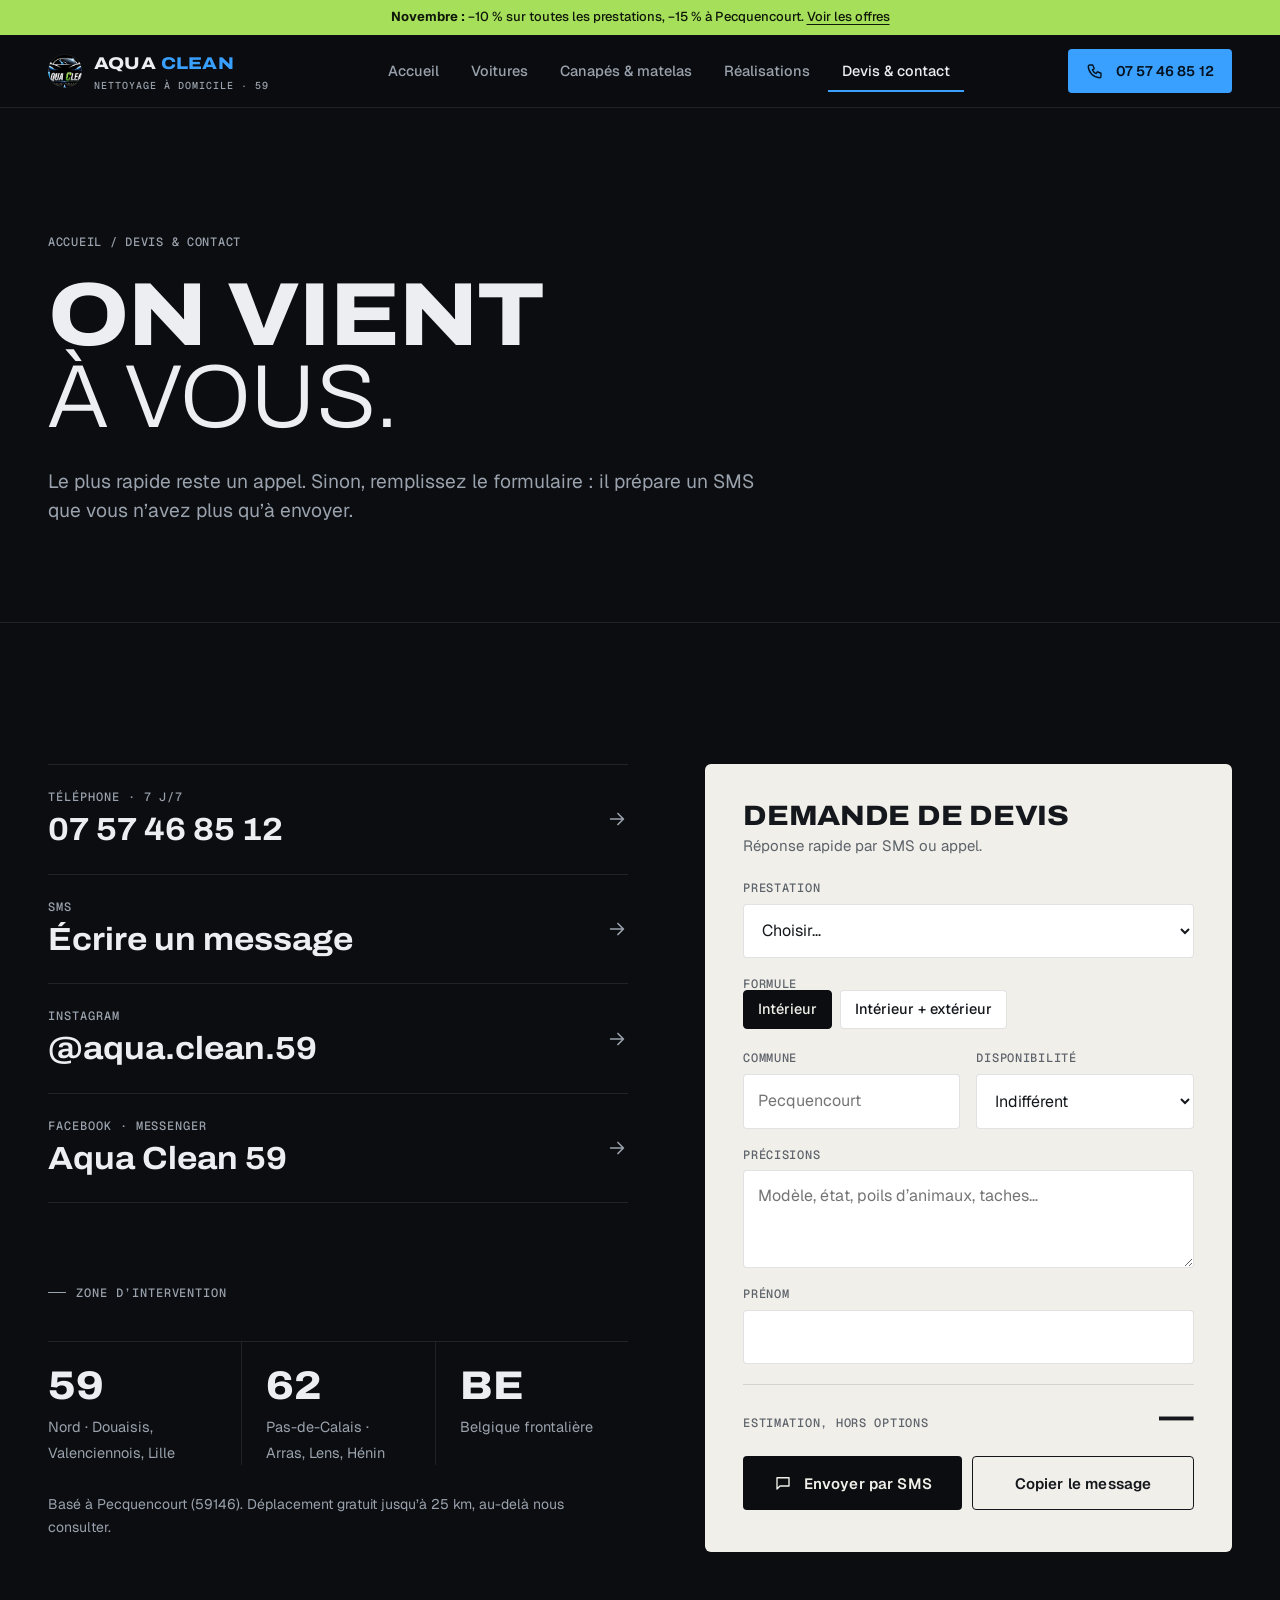
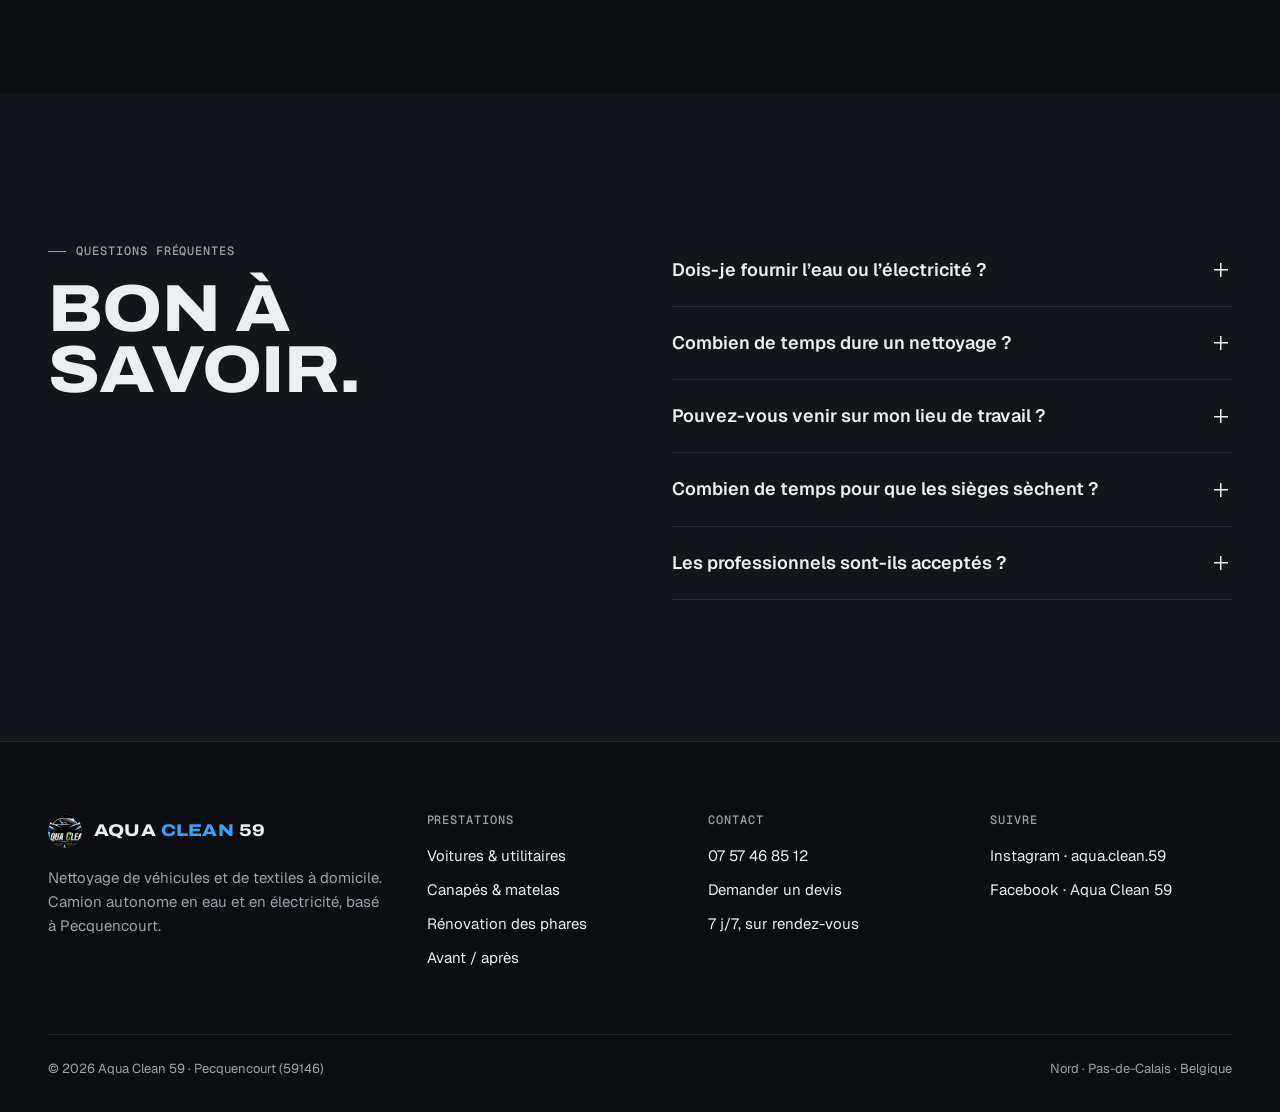
==== site/contact.html @ 9707858d "Site vitrine Aqua Clean 59 (5 pages) + déploiement GitHub Pages Co-Authored-By: Claude Opus 5.5 <nor" ====
<!doctype html>
<html lang="fr">
<head>
<meta charset="utf-8">
<meta name="viewport" content="width=device-width, initial-scale=1, viewport-fit=cover">
<title>Devis et contact · Aqua Clean 59, nettoyage à domicile</title>
<meta name="description" content="Appelez le 07 57 46 85 12 ou demandez un devis par SMS. Nettoyage auto et textile à domicile, Nord, Pas-de-Calais et Belgique.">
<meta name="theme-color" content="#0b0d10">
<meta property="og:title" content="Devis et contact · Aqua Clean 59, nettoyage à domicile">
<meta property="og:description" content="Appelez le 07 57 46 85 12 ou demandez un devis par SMS. Nettoyage auto et textile à domicile, Nord, Pas-de-Calais et Belgique.">
<meta property="og:image" content="assets/video/poster.jpg">
<link rel="icon" href="assets/img/favicon.png">
<link rel="preconnect" href="https://fonts.googleapis.com">
<link rel="preconnect" href="https://fonts.gstatic.com" crossorigin>
<link href="https://fonts.googleapis.com/css2?family=Archivo:wdth,wght@62..125,300..900&family=Geist:wght@400;500;600;700&family=Geist+Mono:wght@500&display=swap" rel="stylesheet">
<link rel="stylesheet" href="assets/style.css">
</head>
<body>
<div class="promo-bar"><strong>Novembre :</strong> −10 % sur toutes les prestations, −15 % à Pecquencourt. <a href="voitures.html#offres">Voir les offres</a></div>
<header class="site-header">
  <nav class="nav wrap" aria-label="Navigation principale">
    <a class="brand" href="index.html" aria-label="Aqua Clean 59, accueil">
      <span class="brand-mark" aria-hidden="true"></span>
      <span><span class="brand-name">Aqua <span>Clean</span></span><span class="brand-sub">Nettoyage à domicile · 59</span></span>
    </a>
    <ul class="nav-links"><li><a href="index.html">Accueil</a></li><li><a href="voitures.html">Voitures</a></li><li><a href="textiles.html">Canapés & matelas</a></li><li><a href="realisations.html">Réalisations</a></li><li><a href="contact.html" aria-current="page">Devis & contact</a></li></ul>
    <a class="btn btn-primary nav-cta" href="tel:+33757468512"><svg viewBox="0 0 24 24" fill="none" stroke="currentColor" stroke-width="1.8" stroke-linecap="round" stroke-linejoin="round" aria-hidden="true"><path d="M5 4h4l2 5-2.5 1.5a11 11 0 0 0 5 5L15 13l5 2v4a2 2 0 0 1-2 2A16 16 0 0 1 3 6a2 2 0 0 1 2-2"/></svg>07 57 46 85 12</a>
    <button class="nav-toggle" aria-label="Menu" aria-expanded="false"><span></span><span></span><span></span></button>
  </nav>
</header>
<main>

<section class="page-hero">
  <div class="wrap">
    <div class="crumbs"><a href="index.html">Accueil</a> / Devis &amp; contact</div>
    <h1 class="display h1">On vient<br><span class="thin">à vous.</span></h1>
    <p class="lead">Le plus rapide reste un appel. Sinon, remplissez le formulaire&nbsp;: il prépare un SMS que vous n’avez plus qu’à envoyer.</p>
  </div>
</section>

<section class="section">
  <div class="wrap contact-grid">
    <div class="reveal">
      <a class="channel" href="tel:+33757468512"><span><small>Téléphone · 7 j/7</small><b>07 57 46 85 12</b></span><svg viewBox="0 0 24 24" fill="none" stroke="currentColor" stroke-width="1.8" stroke-linecap="round" stroke-linejoin="round" aria-hidden="true"><path d="M5 12h14M13 6l6 6-6 6"/></svg></a>
      <a class="channel" href="sms:+33757468512"><span><small>SMS</small><b>Écrire un message</b></span><svg viewBox="0 0 24 24" fill="none" stroke="currentColor" stroke-width="1.8" stroke-linecap="round" stroke-linejoin="round" aria-hidden="true"><path d="M5 12h14M13 6l6 6-6 6"/></svg></a>
      <a class="channel" href="https://www.instagram.com/aqua.clean.59/" target="_blank" rel="noopener"><span><small>Instagram</small><b>@aqua.clean.59</b></span><svg viewBox="0 0 24 24" fill="none" stroke="currentColor" stroke-width="1.8" stroke-linecap="round" stroke-linejoin="round" aria-hidden="true"><path d="M5 12h14M13 6l6 6-6 6"/></svg></a>
      <a class="channel" href="https://www.facebook.com/search/top?q=Aqua%20Clean%2059" target="_blank" rel="noopener"><span><small>Facebook · Messenger</small><b>Aqua Clean 59</b></span><svg viewBox="0 0 24 24" fill="none" stroke="currentColor" stroke-width="1.8" stroke-linecap="round" stroke-linejoin="round" aria-hidden="true"><path d="M5 12h14M13 6l6 6-6 6"/></svg></a>

      <div class="mt-l">
        <span class="label">Zone d’intervention</span>
        <div class="zone mt-m">
          <div><b>59</b><span>Nord · Douaisis, Valenciennois, Lille</span></div>
          <div><b>62</b><span>Pas-de-Calais · Arras, Lens, Hénin</span></div>
          <div><b>BE</b><span>Belgique frontalière</span></div>
        </div>
        <p class="note">Basé à Pecquencourt (59146). Déplacement gratuit jusqu’à 25&nbsp;km, au-delà nous consulter.</p>
      </div>
    </div>

    <form class="form reveal" data-quote novalidate>
      <div>
        <h2 class="display h3">Demande de devis</h2>
        <p class="mt-s">Réponse rapide par SMS ou appel.</p>
      </div>
      <div class="field">
        <label for="service">Prestation</label>
        <select id="service" name="service" required>
          <option value="" disabled selected>Choisir…</option><option>Voiture — petite</option><option>Voiture — moyenne</option><option>Voiture — grande</option><option>Utilitaire</option><option>Canapé 2/3 places</option><option>Canapé 4/5 places</option><option>Matelas 2 places</option><option>Rénovation des phares</option><option>Autre</option>
        </select>
      </div>
      <fieldset class="field" data-formula hidden>
        <legend>Formule</legend>
        <div class="chips">
          <label><input type="radio" name="formula" value="Intérieur" checked><span>Intérieur</span></label>
          <label><input type="radio" name="formula" value="Intérieur + extérieur"><span>Intérieur + extérieur</span></label>
        </div>
      </fieldset>
      <div class="field-row">
        <div class="field"><label for="city">Commune</label><input id="city" name="city" autocomplete="address-level2" placeholder="Pecquencourt" required></div>
        <div class="field"><label for="when">Disponibilité</label>
          <select id="when" name="when"><option value="">Indifférent</option><option>En semaine</option><option>Le week-end</option><option>Au plus vite</option></select>
        </div>
      </div>
      <div class="field"><label for="details">Précisions</label><textarea id="details" name="details" placeholder="Modèle, état, poils d’animaux, taches…"></textarea></div>
      <div class="field"><label for="name">Prénom</label><input id="name" name="name" autocomplete="given-name"></div>
      <div class="estimate"><small>Estimation, hors options</small><strong data-estimate>—</strong></div>
      <div class="form-actions">
        <button class="btn btn-dark" type="submit"><svg viewBox="0 0 24 24" fill="none" stroke="currentColor" stroke-width="1.8" stroke-linecap="round" stroke-linejoin="round" aria-hidden="true"><path d="M4 5h16v11H8l-4 4z"/></svg>Envoyer par SMS</button>
        <button class="btn btn-outline-ink" type="button" data-copy>Copier le message</button>
      </div>
    </form>
  </div>
</section>

<section class="section ink-2">
  <div class="wrap two-col">
    <div class="reveal"><span class="label">Questions fréquentes</span><h2 class="display h2 mt-s">Bon à savoir.</h2></div>
    <div class="faq reveal">
      <details><summary>Dois-je fournir l’eau ou l’électricité&nbsp;?</summary><p>Non. Le camion est 100&nbsp;% autonome&nbsp;: réserve d’eau et groupe électrogène à bord. Il suffit d’un emplacement pour se garer à côté du véhicule.</p></details>
      <details><summary>Combien de temps dure un nettoyage&nbsp;?</summary><p>Comptez en général entre 2 et 4 heures selon le gabarit, la formule et l’état du véhicule.</p></details>
      <details><summary>Pouvez-vous venir sur mon lieu de travail&nbsp;?</summary><p>Oui, tant qu’on peut accéder au véhicule et stationner le camion à proximité (parking d’entreprise, cour, rue…).</p></details>
      <details><summary>Combien de temps pour que les sièges sèchent&nbsp;?</summary><p>Quelques heures selon la météo et la ventilation. Laissez les vitres entrouvertes si possible.</p></details>
      <details><summary>Les professionnels sont-ils acceptés&nbsp;?</summary><p>Oui&nbsp;: flottes, utilitaires, fins de chantier. Pour les poids lourds, camping-cars et engins agricoles, on établit un devis.</p></details>
    </div>
  </div>
</section>

</main>
<footer class="site-footer">
  <div class="wrap">
    <div class="footer-grid">
      <div class="footer-brand">
        <a class="brand" href="index.html"><span class="brand-mark" aria-hidden="true"></span><span class="brand-name">Aqua <span>Clean</span> 59</span></a>
        <p>Nettoyage de véhicules et de textiles à domicile. Camion autonome en eau et en électricité, basé à Pecquencourt.</p>
      </div>
      <div><h4>Prestations</h4><ul>
        <li><a href="voitures.html">Voitures &amp; utilitaires</a></li>
        <li><a href="textiles.html">Canapés &amp; matelas</a></li>
        <li><a href="voitures.html#options">Rénovation des phares</a></li>
        <li><a href="realisations.html">Avant / après</a></li>
      </ul></div>
      <div><h4>Contact</h4><ul>
        <li><a href="tel:+33757468512">07 57 46 85 12</a></li>
        <li><a href="contact.html">Demander un devis</a></li>
        <li>7 j/7, sur rendez-vous</li>
      </ul></div>
      <div><h4>Suivre</h4><ul>
        <li><a href="https://www.instagram.com/aqua.clean.59/" target="_blank" rel="noopener">Instagram · aqua.clean.59</a></li>
        <li><a href="https://www.facebook.com/search/top?q=Aqua%20Clean%2059" target="_blank" rel="noopener">Facebook · Aqua Clean 59</a></li>
      </ul></div>
    </div>
    <div class="footer-legal"><span>© <span data-year>2026</span> Aqua Clean 59 · Pecquencourt (59146)</span><span>Nord · Pas-de-Calais · Belgique</span></div>
  </div>
</footer>
<div class="callbar">
  <a class="btn btn-primary" href="tel:+33757468512"><svg viewBox="0 0 24 24" fill="none" stroke="currentColor" stroke-width="1.8" stroke-linecap="round" stroke-linejoin="round" aria-hidden="true"><path d="M5 4h4l2 5-2.5 1.5a11 11 0 0 0 5 5L15 13l5 2v4a2 2 0 0 1-2 2A16 16 0 0 1 3 6a2 2 0 0 1 2-2"/></svg>Appeler</a>
  <a class="btn btn-ghost" href="contact.html"><svg viewBox="0 0 24 24" fill="none" stroke="currentColor" stroke-width="1.8" stroke-linecap="round" stroke-linejoin="round" aria-hidden="true"><path d="M4 5h16v11H8l-4 4z"/></svg>Devis</a>
</div>
<script src="assets/main.js" defer></script>
</body>
</html>
---- site/assets/style.css ----
/* ==========================================================
   Aqua Clean 59 — feuille de style
   Direction : atelier mobile, éditorial, sombre + papier.
   ========================================================== */

:root {
  --ink: #0b0d10;
  --ink-2: #12161b;
  --ink-3: #1a1f26;
  --paper: #f1efe9;
  --paper-2: #e7e4dc;
  --text: #eceef1;
  --text-dim: #9aa2ad;
  --text-ink: #14171b;
  --text-ink-dim: #5d636b;
  --line: rgba(255, 255, 255, 0.09);
  --line-ink: rgba(20, 23, 27, 0.12);
  --aqua: #3aa0ff;
  --aqua-deep: #1673d6;
  --lime: #a6e05a;

  --f-display: "Archivo", system-ui, sans-serif;
  --f-body: "Geist", system-ui, sans-serif;
  --f-mono: "Geist Mono", ui-monospace, monospace;

  --wrap: 1240px;
  --gut: clamp(20px, 4vw, 48px);
  --radius: 4px;
  --ease: cubic-bezier(0.2, 0.7, 0.1, 1);
}

*, *::before, *::after { box-sizing: border-box; }
html { -webkit-text-size-adjust: 100%; scroll-behavior: smooth; }
[id] { scroll-margin-top: 96px; }
body {
  margin: 0;
  background: var(--ink);
  color: var(--text);
  font: 400 16px/1.6 var(--f-body);
  -webkit-font-smoothing: antialiased;
  text-rendering: optimizeLegibility;
}
img, video { display: block; max-width: 100%; }
a { color: inherit; text-decoration: none; }
button { font: inherit; color: inherit; background: none; border: 0; cursor: pointer; }
::selection { background: var(--aqua); color: var(--ink); }
:focus-visible { outline: 2px solid var(--aqua); outline-offset: 3px; }

.wrap { width: min(100% - 2 * var(--gut), var(--wrap)); margin-inline: auto; }

/* ---------- typographie ---------- */
.display {
  font-family: var(--f-display);
  font-weight: 800;
  font-stretch: 112%;
  text-transform: uppercase;
  letter-spacing: -0.01em;
  line-height: 0.92;
  margin: 0;
}
.h1 { font-size: clamp(42px, 7vw, 108px); }
.h2 { font-size: clamp(34px, 5.2vw, 72px); }
.h3 { font-size: clamp(22px, 2.2vw, 28px); line-height: 1; }
.thin { font-weight: 300; font-stretch: 100%; }
.aqua { color: var(--aqua); }

.label {
  font: 500 12px/1 var(--f-mono);
  letter-spacing: 0.08em;
  text-transform: uppercase;
  color: var(--text-dim);
  display: inline-flex;
  align-items: center;
  gap: 10px;
}
.label::before {
  content: "";
  width: 18px; height: 1px;
  background: currentColor;
}
.lead { font-size: clamp(17px, 1.5vw, 20px); line-height: 1.55; color: var(--text-dim); max-width: 56ch; }
.paper .lead, .paper .label { color: var(--text-ink-dim); }

/* ---------- boutons ---------- */
.btn {
  display: inline-flex; align-items: center; gap: 12px;
  height: 54px; padding: 0 26px;
  border-radius: var(--radius);
  font: 600 15px/1 var(--f-body);
  letter-spacing: 0.01em;
  transition: background .25s var(--ease), color .25s var(--ease), border-color .25s var(--ease), transform .25s var(--ease);
  white-space: nowrap;
}
.btn svg { width: 18px; height: 18px; flex: none; }
.btn-primary { background: var(--aqua); color: #04121f; }
.btn-primary:hover { background: #fff; }
.btn-ghost { border: 1px solid rgba(255,255,255,.28); color: var(--text); }
.btn-ghost:hover { border-color: #fff; background: rgba(255,255,255,.06); }
.btn-dark { background: var(--ink); color: var(--paper); }
.btn-dark:hover { background: var(--aqua-deep); }
.arrow-link {
  display: inline-flex; align-items: center; gap: 10px;
  font-weight: 600; font-size: 15px;
  border-bottom: 1px solid currentColor; padding-bottom: 4px;
}
.arrow-link svg { width: 16px; height: 16px; transition: transform .25s var(--ease); }
.arrow-link:hover svg { transform: translateX(4px); }

/* ---------- promo ---------- */
.promo-bar {
  background: var(--lime);
  color: #10180a;
  font: 500 13px/1.3 var(--f-body);
  text-align: center;
  padding: 9px var(--gut);
}
.promo-bar strong { font-weight: 700; }
.promo-bar a { text-decoration: underline; text-underline-offset: 3px; }

/* ---------- header ---------- */
.site-header {
  position: sticky; top: 0; z-index: 50;
  background: rgba(11, 13, 16, 0.78);
  backdrop-filter: blur(14px) saturate(1.4);
  -webkit-backdrop-filter: blur(14px) saturate(1.4);
  border-bottom: 1px solid var(--line);
}
.nav { display: flex; align-items: center; justify-content: space-between; height: 72px; gap: 24px; }
.brand { display: flex; align-items: center; gap: 12px; }
.brand-mark {
  width: 34px; height: 34px; border-radius: 50%;
  background: #000 url("img/logo.webp") center / 150% no-repeat;
  border: 1px solid var(--line);
}
.brand-name { font: 800 17px/1 var(--f-display); font-stretch: 118%; text-transform: uppercase; letter-spacing: .01em; }
.brand-name span { color: var(--aqua); }
.brand-sub { display: block; white-space: nowrap; font: 500 10px/1 var(--f-mono); letter-spacing: .1em; color: var(--text-dim); margin-top: 5px; text-transform: uppercase; }

.nav-links { display: flex; gap: 4px; list-style: none; margin: 0; padding: 0; }
.nav-links a {
  display: block; padding: 10px 14px; font-size: 14.5px; font-weight: 500; color: var(--text-dim);
  border-radius: var(--radius); transition: color .2s; white-space: nowrap;
}
.nav-links a:hover, .nav-links a[aria-current="page"] { color: var(--text); }
.nav-links a[aria-current="page"] { box-shadow: inset 0 -2px 0 var(--aqua); border-radius: 0; }
.nav-cta { height: 44px; padding: 0 18px; font-size: 14px; }
.nav-toggle { display: none; width: 44px; height: 44px; position: relative; }
.nav-toggle span { position: absolute; left: 11px; right: 11px; height: 1.5px; background: var(--text); transition: transform .3s var(--ease), opacity .2s; }
.nav-toggle span:nth-child(1) { top: 16px; }
.nav-toggle span:nth-child(2) { top: 22px; }
.nav-toggle span:nth-child(3) { top: 28px; }
.nav-open .nav-toggle span:nth-child(1) { transform: translateY(6px) rotate(45deg); }
.nav-open .nav-toggle span:nth-child(2) { opacity: 0; }
.nav-open .nav-toggle span:nth-child(3) { transform: translateY(-6px) rotate(-45deg); }

@media (max-width: 1100px) {
  .nav-toggle { display: block; }
  .nav-cta { display: none; }
  .nav-links {
    position: fixed; top: 72px; left: 0; right: 0; height: calc(100dvh - 72px); overflow-y: auto;
    flex-direction: column; gap: 0;
    background: var(--ink);
    padding: 8px var(--gut) 24px;
    transform: translateY(-8px); opacity: 0; pointer-events: none;
    transition: opacity .25s var(--ease), transform .25s var(--ease);
  }
  html.nav-open { overflow: hidden; }
  .nav-open .nav-links { opacity: 1; transform: none; pointer-events: auto; }
  .nav-links a { padding: 16px 0; font-size: 22px; font-family: var(--f-display); font-weight: 700; font-stretch: 110%; text-transform: uppercase; color: var(--text); border-bottom: 1px solid var(--line); }
  .nav-links a[aria-current="page"] { box-shadow: none; color: var(--aqua); }
}

/* ---------- sections ---------- */
.section { padding: clamp(80px, 11vw, 150px) 0; position: relative; }
.section-tight { padding: clamp(56px, 7vw, 96px) 0; }
.paper { background: var(--paper); color: var(--text-ink); }
.paper .line-top { border-top-color: var(--line-ink); }
.ink-2 { background: var(--ink-2); }
.section-head { display: grid; grid-template-columns: 1fr auto; align-items: end; gap: 32px; margin-bottom: clamp(40px, 6vw, 72px); }
.section-head .label { margin-bottom: 22px; }
@media (max-width: 760px) { .section-head { grid-template-columns: 1fr; } }

/* ---------- hero ---------- */
.hero {
  position: relative; min-height: min(92svh, 920px);
  display: flex; align-items: flex-end;
  overflow: hidden; isolation: isolate;
  padding: 140px 0 clamp(40px, 6vw, 72px);
}
.hero-media { position: absolute; inset: 0; z-index: -2; }
.hero-media video, .hero-media img { width: 100%; height: 100%; object-fit: cover; }
.hero::after {
  content: ""; position: absolute; inset: 0; z-index: -1;
  background:
    linear-gradient(180deg, rgba(11,13,16,.55) 0%, rgba(11,13,16,.15) 35%, rgba(11,13,16,.85) 78%, var(--ink) 100%),
    linear-gradient(90deg, rgba(11,13,16,.75) 0%, rgba(11,13,16,0) 65%);
}
.hero .label { color: rgba(255,255,255,.8); margin-bottom: 28px; }
.hero h1 { max-width: 15ch; }
.hero-bottom { display: grid; grid-template-columns: 1fr auto; align-items: end; gap: 40px; margin-top: 40px; }
.hero-bottom .lead { color: rgba(236,238,241,.82); }
.hero-actions { display: flex; flex-wrap: wrap; gap: 12px; }
@media (max-width: 860px) { .hero-bottom { grid-template-columns: 1fr; } }

.facts {
  display: grid; grid-template-columns: repeat(4, 1fr);
  border-top: 1px solid var(--line);
  margin-top: clamp(48px, 7vw, 80px);
}
.fact { padding: 22px 24px 4px 0; }
.fact + .fact { padding-left: 24px; border-left: 1px solid var(--line); }
.fact b { display: block; font: 700 22px/1.1 var(--f-display); font-stretch: 110%; text-transform: uppercase; }
.fact span { font-size: 14px; color: var(--text-dim); }
@media (max-width: 860px) {
  .facts { grid-template-columns: 1fr 1fr; }
  .fact:nth-child(3) { padding-left: 0; border-left: 0; }
  .fact:nth-child(n+3) { border-top: 1px solid var(--line); }
}

/* page hero (sous-pages) */
.page-hero { padding: clamp(72px, 10vw, 140px) 0 clamp(48px, 6vw, 80px); border-bottom: 1px solid var(--line); }
.page-hero .label { margin-bottom: 26px; }
.page-hero .lead { margin-top: 28px; }
.crumbs { font: 500 12px/1 var(--f-mono); letter-spacing: .06em; text-transform: uppercase; color: var(--text-dim); margin-bottom: 26px; }
.crumbs a:hover { color: var(--text); }

/* ---------- services (accueil) ---------- */
.services { display: grid; grid-template-columns: repeat(3, 1fr); gap: 1px; background: var(--line-ink); border: 1px solid var(--line-ink); }
.service { background: var(--paper); display: flex; flex-direction: column; }
.service-img { aspect-ratio: 4 / 3; overflow: hidden; background: var(--paper-2); }
.service-img img { width: 100%; height: 100%; object-fit: cover; transition: transform .8s var(--ease); }
.service:hover .service-img img { transform: scale(1.04); }
.service-body { padding: 28px 28px 32px; display: flex; flex-direction: column; gap: 14px; flex: 1; }
.service-num { font: 500 12px/1 var(--f-mono); color: var(--text-ink-dim); }
.service p { margin: 0; color: var(--text-ink-dim); font-size: 15.5px; }
.service .from { margin-top: auto; padding-top: 18px; display: flex; justify-content: space-between; align-items: baseline; border-top: 1px solid var(--line-ink); }
.from small { font: 500 12px/1 var(--f-mono); text-transform: uppercase; letter-spacing: .06em; color: var(--text-ink-dim); }
.from strong { font: 800 30px/1 var(--f-display); font-stretch: 110%; }
@media (max-width: 900px) { .services { grid-template-columns: 1fr; } .service { display: grid; grid-template-columns: 40% 1fr; } .service-img { aspect-ratio: auto; } }
@media (max-width: 560px) { .service { display: flex; } .service-img { aspect-ratio: 16/10; } }

/* ---------- avant / après ---------- */
.ba {
  position: relative; overflow: hidden; border-radius: var(--radius);
  aspect-ratio: 4 / 5; user-select: none; touch-action: pan-y;
  background: var(--ink-3); cursor: ew-resize;
  --pos: 50%;
}
.ba img { position: absolute; inset: 0; width: 100%; height: 100%; object-fit: cover; pointer-events: none; }
.ba .ba-before { clip-path: inset(0 calc(100% - var(--pos)) 0 0); }
.ba-handle {
  position: absolute; top: 0; bottom: 0; left: var(--pos); width: 2px; margin-left: -1px;
  background: #fff; pointer-events: none;
}
.ba-handle::after {
  content: ""; position: absolute; top: 50%; left: 50%;
  width: 46px; height: 46px; transform: translate(-50%, -50%);
  border-radius: 50%; background: #fff;
  background-image: url("data:image/svg+xml,%3Csvg xmlns='http://www.w3.org/2000/svg' viewBox='0 0 24 24' fill='none' stroke='%230b0d10' stroke-width='2'%3E%3Cpath d='M9 6l-6 6 6 6M15 6l6 6-6 6'/%3E%3C/svg%3E");
  background-size: 22px; background-position: center; background-repeat: no-repeat;
  box-shadow: 0 6px 24px rgba(0,0,0,.35);
}
.ba-tag {
  position: absolute; top: 16px; padding: 7px 10px;
  font: 600 11px/1 var(--f-mono); letter-spacing: .08em; text-transform: uppercase;
  background: rgba(11,13,16,.72); color: #fff; border-radius: 2px; pointer-events: none;
}
.ba-tag.l { left: 16px; }
.ba-tag.r { right: 16px; background: var(--aqua); color: #04121f; }
.ba input[type="range"] { position: absolute; inset: 0; width: 100%; height: 100%; opacity: 0; cursor: ew-resize; margin: 0; }

.split { display: grid; grid-template-columns: 1fr 1fr; gap: clamp(32px, 6vw, 96px); align-items: center; }
.split-media { max-width: 520px; width: 100%; justify-self: end; }
@media (max-width: 860px) { .split { grid-template-columns: 1fr; } .split-media { justify-self: stretch; max-width: none; } }

/* ---------- étapes ---------- */
.steps { display: grid; grid-template-columns: repeat(4, 1fr); counter-reset: s; }
.step { padding: 28px 28px 0 0; border-top: 1px solid var(--line); counter-increment: s; }
.step + .step { padding-left: 28px; border-left: 1px solid var(--line); }
.step::before { content: "0" counter(s); display: block; font: 500 12px/1 var(--f-mono); color: var(--aqua); margin-bottom: 40px; }
.step h3 { margin-bottom: 12px; }
.step p { margin: 0; color: var(--text-dim); font-size: 15px; }
@media (max-width: 900px) {
  .steps { grid-template-columns: 1fr 1fr; row-gap: 40px; }
  .step:nth-child(3) { padding-left: 0; border-left: 0; }
}
@media (max-width: 520px) {
  .steps { grid-template-columns: 1fr; row-gap: 0; }
  .step, .step + .step { padding: 24px 0 28px; border-left: 0; }
  .step::before { margin-bottom: 18px; }
}

/* ---------- avis ---------- */
.score { display: flex; align-items: baseline; gap: 18px; }
.score strong { font: 800 clamp(64px, 8vw, 104px)/0.85 var(--f-display); font-stretch: 112%; }
.score span { color: var(--text-ink-dim); font-size: 15px; max-width: 22ch; }
.reviews { display: grid; grid-template-columns: repeat(3, 1fr); gap: 1px; background: var(--line-ink); border: 1px solid var(--line-ink); }
.review { background: var(--paper); padding: 32px 30px; display: flex; flex-direction: column; gap: 22px; margin: 0; }
.review blockquote { margin: 0; font-size: 17px; line-height: 1.55; }
.review figcaption { margin-top: auto; display: flex; justify-content: space-between; align-items: center; font-size: 14px; }
.review figcaption b { font-weight: 600; }
.review figcaption small { font: 500 11px/1 var(--f-mono); text-transform: uppercase; letter-spacing: .06em; color: var(--text-ink-dim); }
.stars { display: inline-flex; gap: 2px; color: var(--aqua-deep); }
.stars svg { width: 14px; height: 14px; }
@media (max-width: 900px) { .reviews { grid-template-columns: 1fr; } }

/* ---------- bloc CTA ---------- */
.cta-band { position: relative; overflow: hidden; isolation: isolate; }
.cta-band::before {
  content: ""; position: absolute; inset: 0; z-index: -1;
  background: linear-gradient(90deg, var(--ink) 30%, rgba(11,13,16,.6)), url("img/atelier.webp") right center / cover no-repeat;
}
.cta-inner { display: grid; grid-template-columns: 1fr auto; align-items: end; gap: 40px; }
.phone-big {
  font: 800 clamp(40px, 7vw, 96px)/0.9 var(--f-display); font-stretch: 108%;
  letter-spacing: -0.01em; display: inline-block; margin-top: 28px;
  transition: color .2s;
}
.phone-big:hover { color: var(--aqua); }
@media (max-width: 860px) { .cta-inner { grid-template-columns: 1fr; } }

/* ---------- tarifs ---------- */
.seg {
  display: inline-grid; grid-auto-flow: column; gap: 4px; padding: 4px;
  border: 1px solid var(--line-ink); border-radius: 6px; background: var(--paper-2);
}
.seg button {
  padding: 12px 18px; border-radius: 4px; font-weight: 600; font-size: 14.5px; color: var(--text-ink-dim);
  transition: background .2s, color .2s;
}
.seg button[aria-selected="true"] { background: var(--ink); color: var(--paper); }
@media (max-width: 560px) { .seg { display: grid; grid-auto-flow: row; grid-template-columns: 1fr 1fr; width: 100%; } }

.price-table { width: 100%; border-collapse: collapse; }
.price-table th, .price-table td { text-align: left; padding: 22px 16px; border-bottom: 1px solid var(--line-ink); vertical-align: middle; }
.price-table thead th { font: 500 12px/1.3 var(--f-mono); letter-spacing: .06em; text-transform: uppercase; color: var(--text-ink-dim); padding-top: 0; }
.price-table thead th small { display: block; text-transform: none; letter-spacing: 0; font-family: var(--f-body); font-size: 13px; margin-top: 6px; }
.price-table tbody th { font: 700 18px/1.2 var(--f-display); font-stretch: 108%; text-transform: uppercase; padding-left: 0; }
.price-table tbody th small { display: block; font: 400 14px/1.4 var(--f-body); text-transform: none; color: var(--text-ink-dim); margin-top: 4px; }
.price-table td { font: 800 34px/1 var(--f-display); font-stretch: 108%; white-space: nowrap; }
.price-table td.hl { color: var(--aqua-deep); }
.price-table tr.is-active td.hl { background: rgba(58,160,255,.08); }

.price-cards { display: grid; grid-template-columns: repeat(3, 1fr); gap: 16px; }
.pcard {
  border: 1px solid var(--line-ink); border-radius: 6px; padding: 28px; background: #fff;
  display: flex; flex-direction: column; gap: 8px; transition: border-color .2s, transform .3s var(--ease);
}
.pcard:hover { border-color: var(--text-ink); }
.pcard .tag { font: 500 11px/1 var(--f-mono); letter-spacing: .08em; text-transform: uppercase; color: var(--text-ink-dim); }
.pcard h3 { margin: 6px 0 2px; }
.pcard p { margin: 0; color: var(--text-ink-dim); font-size: 14.5px; }
.pcard .rows { margin-top: 20px; border-top: 1px solid var(--line-ink); }
.pcard .row { display: flex; justify-content: space-between; align-items: baseline; padding: 14px 0; border-bottom: 1px solid var(--line-ink); font-size: 14.5px; }
.pcard .row strong { font: 800 26px/1 var(--f-display); font-stretch: 108%; }
.pcard.featured { background: var(--ink); color: var(--paper); border-color: var(--ink); }
.pcard.featured p, .pcard.featured .tag { color: #9aa2ad; }
.pcard.featured .rows, .pcard.featured .row { border-color: rgba(255,255,255,.12); }
@media (max-width: 900px) { .price-cards { grid-template-columns: 1fr; } }

.check-list { list-style: none; margin: 0; padding: 0; display: grid; gap: 0; }
.check-list li { display: grid; grid-template-columns: 22px 1fr; gap: 14px; padding: 14px 0; border-bottom: 1px solid var(--line); font-size: 15.5px; }
.paper .check-list li { border-color: var(--line-ink); }
.check-list li::before {
  content: ""; width: 18px; height: 18px; margin-top: 3px;
  background: var(--aqua);
  -webkit-mask: url("data:image/svg+xml,%3Csvg xmlns='http://www.w3.org/2000/svg' viewBox='0 0 24 24' fill='none' stroke='black' stroke-width='2.4'%3E%3Cpath d='M4 12.5l5 5L20 6.5'/%3E%3C/svg%3E") center / contain no-repeat;
          mask: url("data:image/svg+xml,%3Csvg xmlns='http://www.w3.org/2000/svg' viewBox='0 0 24 24' fill='none' stroke='black' stroke-width='2.4'%3E%3Cpath d='M4 12.5l5 5L20 6.5'/%3E%3C/svg%3E") center / contain no-repeat;
}
.paper .check-list li::before { background: var(--aqua-deep); }

.two-col { display: grid; grid-template-columns: 1fr 1fr; gap: clamp(32px, 5vw, 80px); }
@media (max-width: 860px) { .two-col { grid-template-columns: 1fr; } }

.extras { display: grid; grid-template-columns: 1fr 1fr; column-gap: clamp(32px, 5vw, 80px); }
.extra { display: flex; justify-content: space-between; align-items: baseline; gap: 20px; padding: 18px 0; border-bottom: 1px solid var(--line); }
.extra span { color: var(--text-dim); font-size: 15.5px; }
.extra b { font: 700 18px/1 var(--f-display); font-stretch: 108%; white-space: nowrap; color: var(--text); }
@media (max-width: 760px) { .extras { grid-template-columns: 1fr; } }

.note { font-size: 14px; color: var(--text-dim); margin-top: 28px; }
.paper .note { color: var(--text-ink-dim); }

.offer {
  display: grid; grid-template-columns: 170px 1fr auto; gap: 32px; align-items: center;
  padding: 32px; border: 1px solid var(--line); border-radius: 6px;
}
.offer-badge { font: 800 48px/1 var(--f-display); font-stretch: 110%; color: var(--lime); }
.offer h3 { margin-bottom: 6px; }
.offer p { margin: 0; color: var(--text-dim); }
@media (max-width: 760px) { .offer { grid-template-columns: 1fr; gap: 16px; } }

/* ---------- réalisations ---------- */
.gallery { display: grid; grid-template-columns: repeat(3, 1fr); gap: clamp(16px, 2vw, 28px); }
.gallery figure { margin: 0; }
.gallery figcaption { display: flex; justify-content: space-between; padding-top: 16px; font-size: 15px; }
.gallery figcaption small { font: 500 12px/1 var(--f-mono); text-transform: uppercase; letter-spacing: .06em; color: var(--text-dim); }
@media (max-width: 960px) { .gallery { grid-template-columns: 1fr 1fr; } }
@media (max-width: 620px) { .gallery { grid-template-columns: 1fr; } }

.video-frame { position: relative; border-radius: 6px; overflow: hidden; background: #000; aspect-ratio: 16 / 9; }
.video-frame video { width: 100%; height: 100%; object-fit: cover; }

.stills { display: grid; grid-template-columns: 2fr 1fr 1fr; gap: 12px; }
.stills img { width: 100%; height: 100%; object-fit: cover; border-radius: 4px; aspect-ratio: 4/5; }
.stills img:first-child { aspect-ratio: auto; }
@media (max-width: 760px) { .stills { grid-template-columns: 1fr 1fr; } .stills img:first-child { grid-column: 1 / -1; aspect-ratio: 16/9; } }

/* ---------- contact ---------- */
.contact-grid { display: grid; grid-template-columns: 1.1fr 1fr; gap: clamp(32px, 6vw, 96px); }
@media (max-width: 900px) { .contact-grid { grid-template-columns: 1fr; } }
.channel { display: flex; justify-content: space-between; align-items: center; gap: 20px; padding: 26px 0; border-bottom: 1px solid var(--line); transition: padding .3s var(--ease); }
.channel:first-of-type { border-top: 1px solid var(--line); }
.channel:hover { padding-left: 10px; }
.channel small { display: block; font: 500 12px/1 var(--f-mono); letter-spacing: .08em; text-transform: uppercase; color: var(--text-dim); margin-bottom: 10px; }
.channel b { font: 700 clamp(22px, 2.6vw, 32px)/1.05 var(--f-display); font-stretch: 108%; }
.channel svg { width: 22px; height: 22px; flex: none; color: var(--text-dim); transition: color .2s, transform .3s var(--ease); }
.channel:hover svg { color: var(--aqua); transform: translateX(4px); }

.form { display: grid; gap: 20px; padding: clamp(24px, 3vw, 40px); background: var(--paper); color: var(--text-ink); border-radius: 6px; }
.form h2 { margin-bottom: 4px; }
.form p { margin: 0; color: var(--text-ink-dim); font-size: 15px; }
.field { display: grid; gap: 8px; }
.field label, .field legend { font: 500 12px/1 var(--f-mono); letter-spacing: .06em; text-transform: uppercase; color: var(--text-ink-dim); padding: 0; }
.field input, .field select, .field textarea {
  width: 100%; font: 400 16px/1.4 var(--f-body); color: var(--text-ink);
  background: #fff; border: 1px solid var(--line-ink); border-radius: 4px; padding: 14px 14px;
  transition: border-color .2s;
}
.field textarea { min-height: 96px; resize: vertical; }
.field input:focus, .field select:focus, .field textarea:focus { outline: none; border-color: var(--aqua-deep); }
.field-row { display: grid; grid-template-columns: 1fr 1fr; gap: 16px; }
@media (max-width: 520px) { .field-row { grid-template-columns: 1fr; } }
fieldset.field { border: 0; margin: 0; padding: 0; }
.chips { display: flex; flex-wrap: wrap; gap: 8px; }
.chips label { position: relative; text-transform: none; letter-spacing: 0; font: 500 14.5px/1 var(--f-body); }
.chips input { position: absolute; opacity: 0; inset: 0; }
.chips span { display: inline-block; padding: 11px 14px; border: 1px solid var(--line-ink); border-radius: 4px; background: #fff; color: var(--text-ink); cursor: pointer; transition: background .2s, color .2s, border-color .2s; }
.chips input:checked + span { background: var(--ink); color: var(--paper); border-color: var(--ink); }
.chips input:focus-visible + span { outline: 2px solid var(--aqua-deep); outline-offset: 2px; }
.form-actions { display: flex; flex-wrap: wrap; gap: 10px; }
.form .btn { flex: 1; justify-content: center; }
.btn-outline-ink { border: 1px solid var(--text-ink); color: var(--text-ink); }
.btn-outline-ink:hover { background: var(--text-ink); color: var(--paper); }
.estimate { display: flex; justify-content: space-between; align-items: baseline; padding: 16px 0 0; border-top: 1px solid var(--line-ink); }
.estimate small { font: 500 12px/1 var(--f-mono); text-transform: uppercase; letter-spacing: .06em; color: var(--text-ink-dim); }
.estimate strong { font: 800 32px/1 var(--f-display); font-stretch: 108%; }

.zone { display: grid; grid-template-columns: repeat(3, 1fr); border-top: 1px solid var(--line); }
.zone div { padding: 24px 24px 0 0; }
.zone div + div { padding-left: 24px; border-left: 1px solid var(--line); }
.zone b { display: block; font: 800 40px/1 var(--f-display); font-stretch: 110%; margin-bottom: 8px; }
.zone span { color: var(--text-dim); font-size: 14.5px; }

.faq details { border-bottom: 1px solid var(--line); }
.faq summary { list-style: none; cursor: pointer; padding: 24px 40px 24px 0; position: relative; font: 600 18px/1.35 var(--f-body); }
.faq summary::-webkit-details-marker { display: none; }
.faq summary::after { content: ""; position: absolute; right: 4px; top: 50%; width: 14px; height: 14px; margin-top: -7px;
  background: linear-gradient(currentColor, currentColor) center / 100% 1.5px no-repeat, linear-gradient(currentColor, currentColor) center / 1.5px 100% no-repeat;
  transition: transform .3s var(--ease); }
.faq details[open] summary::after { transform: rotate(45deg); }
.faq details p { margin: 0 0 24px; color: var(--text-dim); max-width: 64ch; }

/* ---------- footer ---------- */
.site-footer { border-top: 1px solid var(--line); padding: 72px 0 calc(32px + env(safe-area-inset-bottom)); background: var(--ink); }
.footer-grid { display: grid; grid-template-columns: 1.4fr 1fr 1fr 1fr; gap: 40px; }
.footer-grid h4 { font: 500 12px/1 var(--f-mono); letter-spacing: .08em; text-transform: uppercase; color: var(--text-dim); margin: 0 0 18px; font-weight: 500; }
.footer-grid ul { list-style: none; margin: 0; padding: 0; display: grid; gap: 10px; font-size: 15px; }
.footer-grid a:hover { color: var(--aqua); }
.footer-brand p { color: var(--text-dim); font-size: 15px; max-width: 34ch; margin: 18px 0 0; }
.footer-legal { display: flex; justify-content: space-between; flex-wrap: wrap; gap: 12px; margin-top: 64px; padding-top: 24px; border-top: 1px solid var(--line); font-size: 13px; color: var(--text-dim); }
@media (max-width: 860px) { .footer-grid { grid-template-columns: 1fr 1fr; } .footer-brand { grid-column: 1 / -1; } }

/* barre d'appel mobile */
.callbar { display: none; }
@media (max-width: 760px) {
  .callbar {
    position: fixed; z-index: 60; left: 12px; right: 12px; bottom: calc(12px + env(safe-area-inset-bottom));
    display: grid; grid-template-columns: 1fr 1fr; gap: 8px;
    transform: translateY(140%); transition: transform .4s var(--ease);
  }
  .callbar.show { transform: none; }
  .callbar .btn { height: 52px; justify-content: center; box-shadow: 0 10px 30px rgba(0,0,0,.4); }
  .callbar .btn-ghost { background: rgba(11,13,16,.92); backdrop-filter: blur(10px); }
  .site-footer { padding-bottom: calc(96px + env(safe-area-inset-bottom)); }
}

/* ---------- apparitions ---------- */
.js .reveal { opacity: 0; transform: translateY(24px); transition: opacity .9s var(--ease), transform .9s var(--ease); }
.js .reveal.in { opacity: 1; transform: none; }
@media (prefers-reduced-motion: reduce) {
  .js .reveal { opacity: 1; transform: none; transition: none; }
  html { scroll-behavior: auto; }
}

.mt-s { margin-top: 20px; } .mt-m { margin-top: 40px; } .mt-l { margin-top: 72px; }
.sr-only { position: absolute; width: 1px; height: 1px; overflow: hidden; clip: rect(0 0 0 0); white-space: nowrap; }
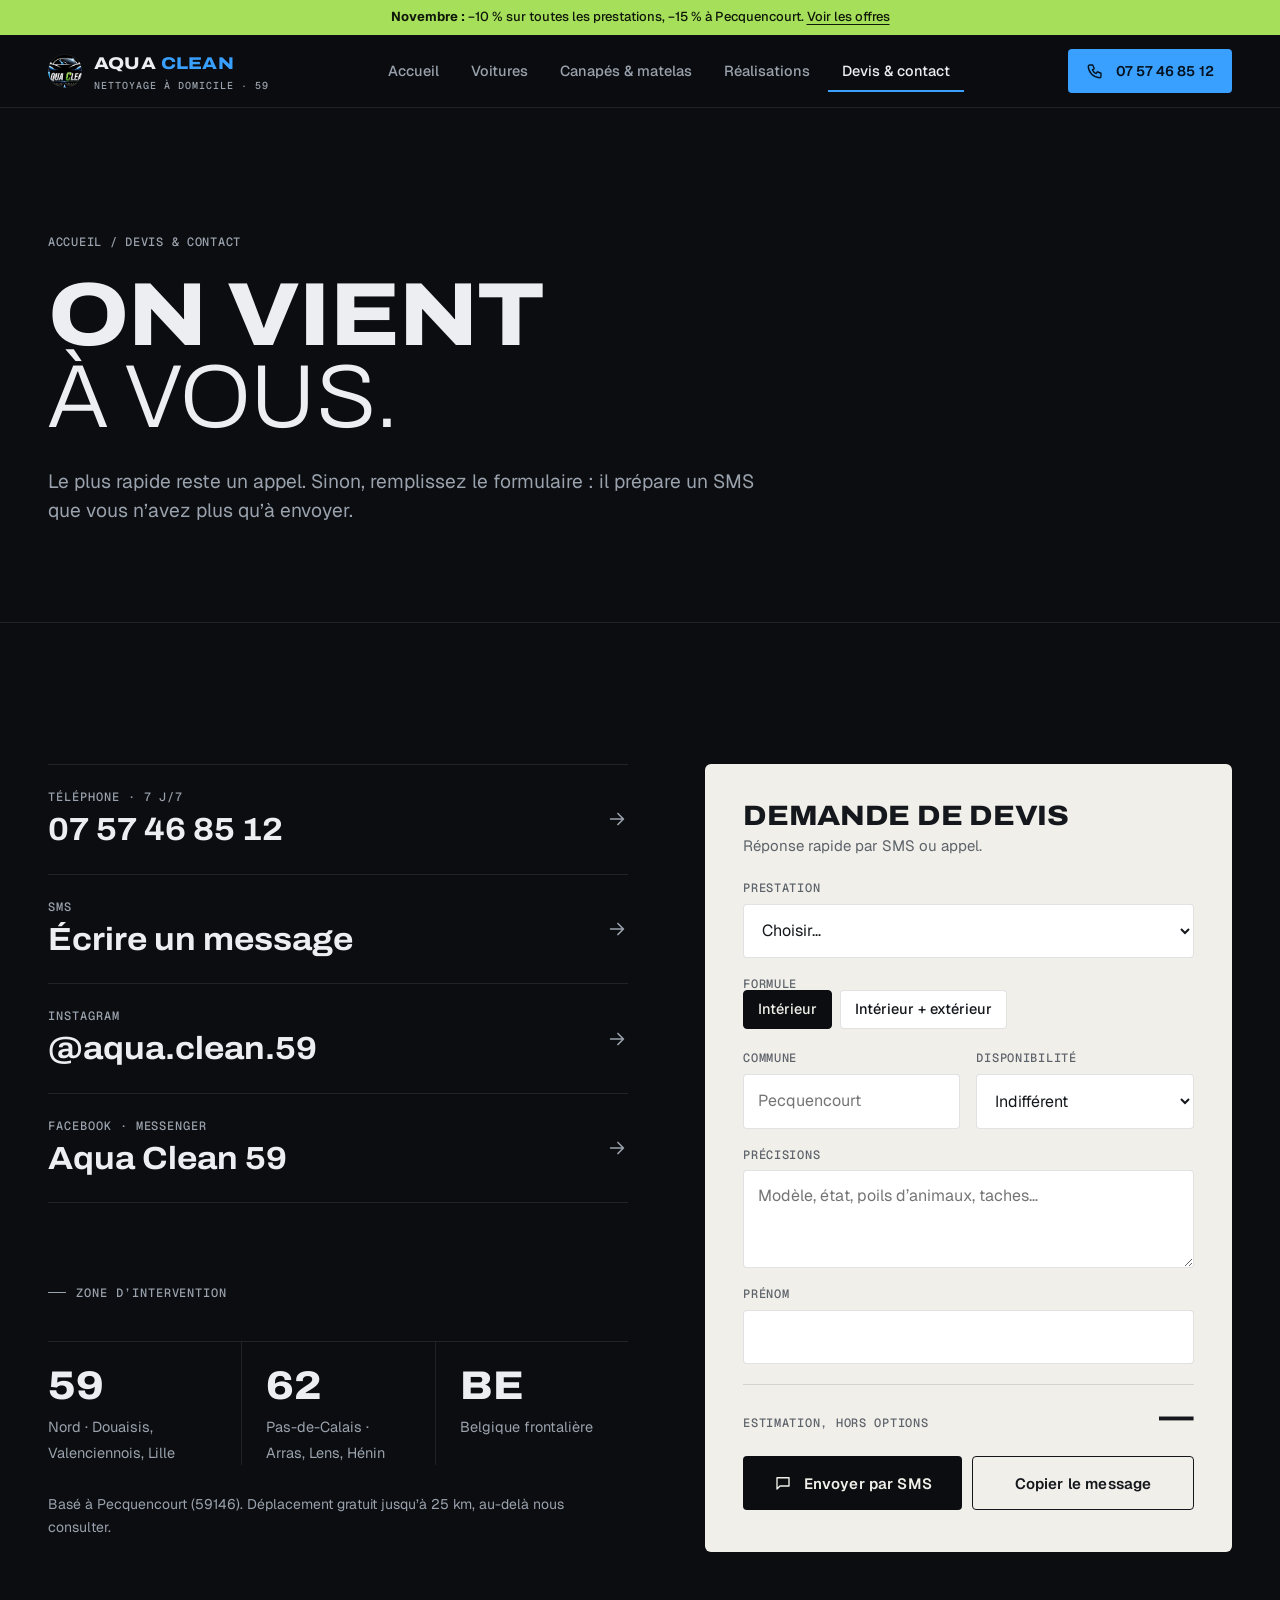
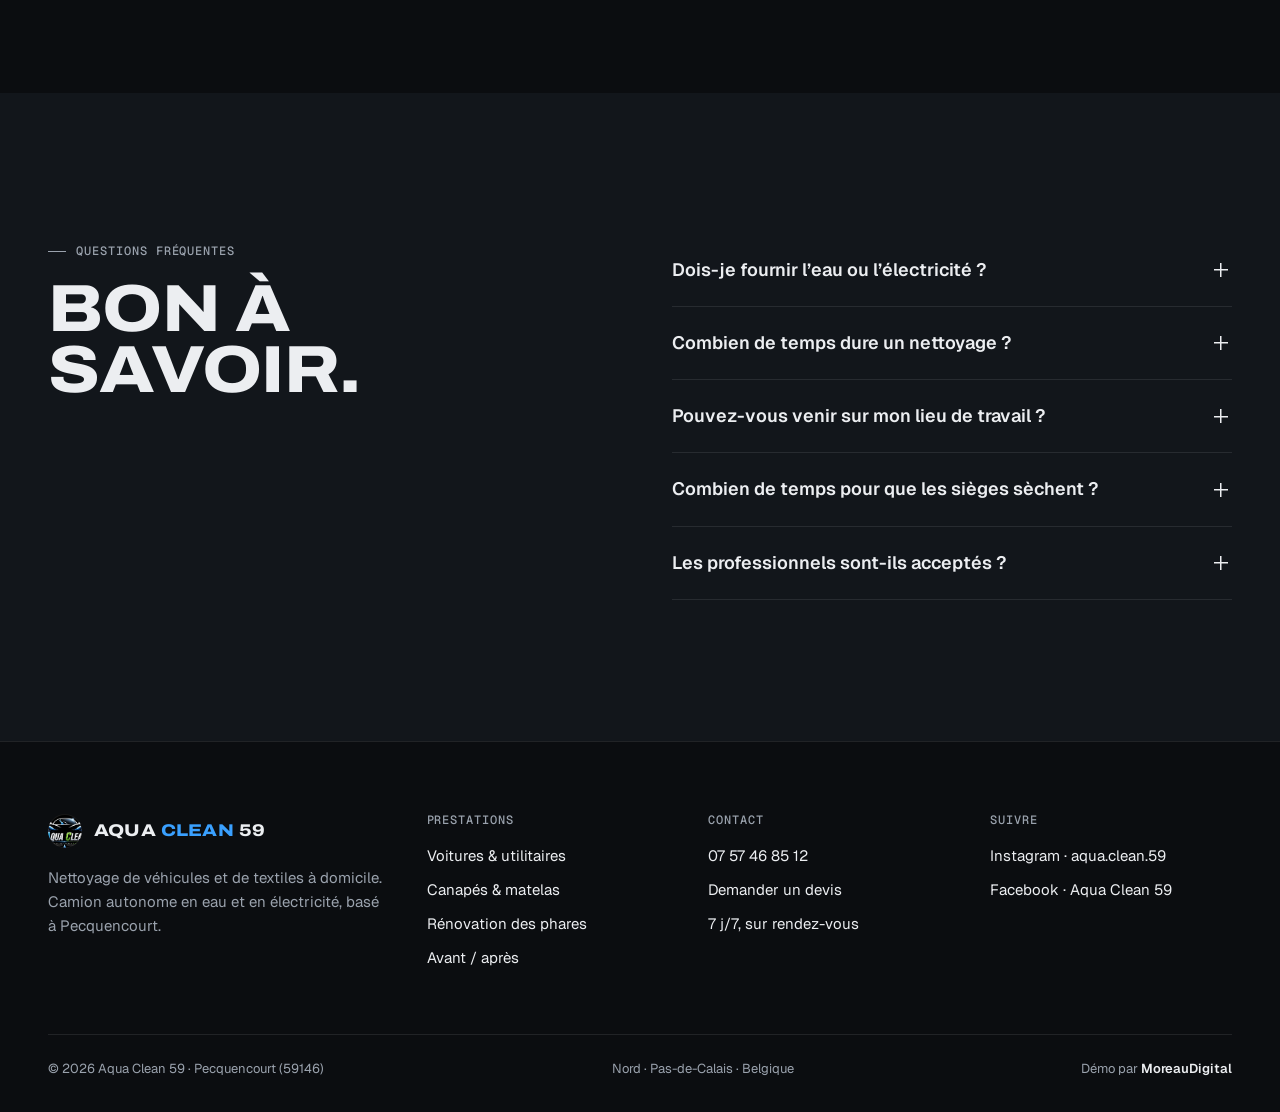
==== commit 6580db0f: "Footer : lien « Démo par MoreauDigital » vers moreaudigital.fr Co-Authored-By: Claude Opus 5.5 <nore" ====
--- a/site/contact.html
+++ b/site/contact.html
@@ -13,7 +13,7 @@
 <link rel="preconnect" href="https://fonts.googleapis.com">
 <link rel="preconnect" href="https://fonts.gstatic.com" crossorigin>
 <link href="https://fonts.googleapis.com/css2?family=Archivo:wdth,wght@62..125,300..900&family=Geist:wght@400;500;600;700&family=Geist+Mono:wght@500&display=swap" rel="stylesheet">
-<link rel="stylesheet" href="assets/style.css">
+<link rel="stylesheet" href="assets/style.css?v=202611061730">
 </head>
 <body>
 <div class="promo-bar"><strong>Novembre :</strong> −10 % sur toutes les prestations, −15 % à Pecquencourt. <a href="voitures.html#offres">Voir les offres</a></div>
@@ -129,13 +129,13 @@
         <li><a href="https://www.facebook.com/search/top?q=Aqua%20Clean%2059" target="_blank" rel="noopener">Facebook · Aqua Clean 59</a></li>
       </ul></div>
     </div>
-    <div class="footer-legal"><span>© <span data-year>2026</span> Aqua Clean 59 · Pecquencourt (59146)</span><span>Nord · Pas-de-Calais · Belgique</span></div>
+    <div class="footer-legal"><span>© <span data-year>2026</span> Aqua Clean 59 · Pecquencourt (59146)</span><span>Nord · Pas-de-Calais · Belgique</span><a class="credit" href="https://moreaudigital.fr" target="_blank" rel="noopener">Démo par <b>MoreauDigital</b></a></div>
   </div>
 </footer>
 <div class="callbar">
   <a class="btn btn-primary" href="tel:+33757468512"><svg viewBox="0 0 24 24" fill="none" stroke="currentColor" stroke-width="1.8" stroke-linecap="round" stroke-linejoin="round" aria-hidden="true"><path d="M5 4h4l2 5-2.5 1.5a11 11 0 0 0 5 5L15 13l5 2v4a2 2 0 0 1-2 2A16 16 0 0 1 3 6a2 2 0 0 1 2-2"/></svg>Appeler</a>
   <a class="btn btn-ghost" href="contact.html"><svg viewBox="0 0 24 24" fill="none" stroke="currentColor" stroke-width="1.8" stroke-linecap="round" stroke-linejoin="round" aria-hidden="true"><path d="M4 5h16v11H8l-4 4z"/></svg>Devis</a>
 </div>
-<script src="assets/main.js" defer></script>
+<script src="assets/main.js?v=202611061730" defer></script>
 </body>
 </html>
--- a/site/assets/style.css
+++ b/site/assets/style.css
@@ -59,6 +59,7 @@
   margin: 0;
 }
 .h1 { font-size: clamp(42px, 7vw, 108px); }
+.hero .h1 { font-size: clamp(38px, min(7vw, 11vh), 108px); }
 .h2 { font-size: clamp(34px, 5.2vw, 72px); }
 .h3 { font-size: clamp(22px, 2.2vw, 28px); line-height: 1; }
 .thin { font-weight: 300; font-stretch: 100%; }
@@ -182,10 +183,15 @@
 
 /* ---------- hero ---------- */
 .hero {
-  position: relative; min-height: min(92svh, 920px);
+  position: relative;
+  /* plein écran à l'ouverture : on retire le header (72px) et le bandeau promo */
+  min-height: calc(100vh - var(--hero-top, 72px));
+  min-height: calc(100svh - var(--hero-top, 72px));
+  /* hauteur visible réelle (barre d'adresse mobile comprise) : pas de blanc en bas */
+  min-height: calc(100dvh - var(--hero-top, 72px));
   display: flex; align-items: flex-end;
   overflow: hidden; isolation: isolate;
-  padding: 140px 0 clamp(40px, 6vw, 72px);
+  padding: clamp(40px, 6vh, 72px) 0 clamp(28px, 4vh, 48px);
 }
 .hero-media { position: absolute; inset: 0; z-index: -2; }
 .hero-media video, .hero-media img { width: 100%; height: 100%; object-fit: cover; }
@@ -195,9 +201,9 @@
     linear-gradient(180deg, rgba(11,13,16,.55) 0%, rgba(11,13,16,.15) 35%, rgba(11,13,16,.85) 78%, var(--ink) 100%),
     linear-gradient(90deg, rgba(11,13,16,.75) 0%, rgba(11,13,16,0) 65%);
 }
-.hero .label { color: rgba(255,255,255,.8); margin-bottom: 28px; }
+.hero .label { color: rgba(255,255,255,.8); margin-bottom: clamp(16px, 2.5vh, 28px); }
 .hero h1 { max-width: 15ch; }
-.hero-bottom { display: grid; grid-template-columns: 1fr auto; align-items: end; gap: 40px; margin-top: 40px; }
+.hero-bottom { display: grid; grid-template-columns: 1fr auto; align-items: end; gap: 40px; margin-top: clamp(20px, 3.5vh, 40px); }
 .hero-bottom .lead { color: rgba(236,238,241,.82); }
 .hero-actions { display: flex; flex-wrap: wrap; gap: 12px; }
 @media (max-width: 860px) { .hero-bottom { grid-template-columns: 1fr; } }
@@ -205,7 +211,7 @@
 .facts {
   display: grid; grid-template-columns: repeat(4, 1fr);
   border-top: 1px solid var(--line);
-  margin-top: clamp(48px, 7vw, 80px);
+  margin-top: clamp(28px, 5vh, 72px);
 }
 .fact { padding: 22px 24px 4px 0; }
 .fact + .fact { padding-left: 24px; border-left: 1px solid var(--line); }
@@ -469,6 +475,9 @@
 .footer-grid a:hover { color: var(--aqua); }
 .footer-brand p { color: var(--text-dim); font-size: 15px; max-width: 34ch; margin: 18px 0 0; }
 .footer-legal { display: flex; justify-content: space-between; flex-wrap: wrap; gap: 12px; margin-top: 64px; padding-top: 24px; border-top: 1px solid var(--line); font-size: 13px; color: var(--text-dim); }
+.footer-legal .credit { color: var(--text-dim); transition: color .2s; }
+.footer-legal .credit b { color: var(--text); font-weight: 600; }
+.footer-legal .credit:hover, .footer-legal .credit:hover b { color: var(--aqua); }
 @media (max-width: 860px) { .footer-grid { grid-template-columns: 1fr 1fr; } .footer-brand { grid-column: 1 / -1; } }
 
 /* barre d'appel mobile */
@@ -493,5 +502,36 @@
   html { scroll-behavior: auto; }
 }
 
+.show-m { display: none; }
+@media (max-width: 760px) { .hide-m { display: none; } .show-m { display: block; } }
+
+/* hero mobile : épuré */
+@media (max-width: 760px) {
+  .hero { padding: 24px 0 20px; }
+  .hero::after {
+    background: linear-gradient(180deg, rgba(11,13,16,.35) 0%, rgba(11,13,16,.55) 40%, rgba(11,13,16,.92) 75%, var(--ink) 100%);
+  }
+  .hero .label { display: none; }
+  .hero .h1 { font-size: clamp(36px, min(11.5vw, 6.2vh), 56px); }
+  .hero-bottom { margin-top: 16px; gap: 18px; }
+  .hero-bottom .lead { font-size: 18px; color: rgba(236,238,241,.92); }
+  .hero-actions { display: grid; grid-template-columns: 1.3fr 1fr; gap: 8px; }
+  .hero-actions .btn { justify-content: center; padding: 0 14px; height: 56px; font-size: 17px; }
+  .facts { margin-top: 20px; }
+  .fact, .fact + .fact { padding: 14px 12px 12px 0; }
+  .fact:nth-child(even) { padding-left: 14px; }
+  .fact b { font-size: 16px; font-stretch: 100%; }
+  .fact span { display: none; }
+  /* textes du haut plus lisibles sur téléphone */
+  .promo-bar { font-size: 14.5px; }
+  .brand-name { font-size: 19px; }
+  .brand-sub { font-size: 11.5px; letter-spacing: .06em; color: rgba(236,238,241,.75); }
+}
+@media (max-width: 370px) {
+  .brand-name { font-size: 17px; }
+  .brand-sub { font-size: 10px; letter-spacing: .04em; }
+  .fact b { font-size: 14.5px; }
+}
+
 .mt-s { margin-top: 20px; } .mt-m { margin-top: 40px; } .mt-l { margin-top: 72px; }
 .sr-only { position: absolute; width: 1px; height: 1px; overflow: hidden; clip: rect(0 0 0 0); white-space: nowrap; }
